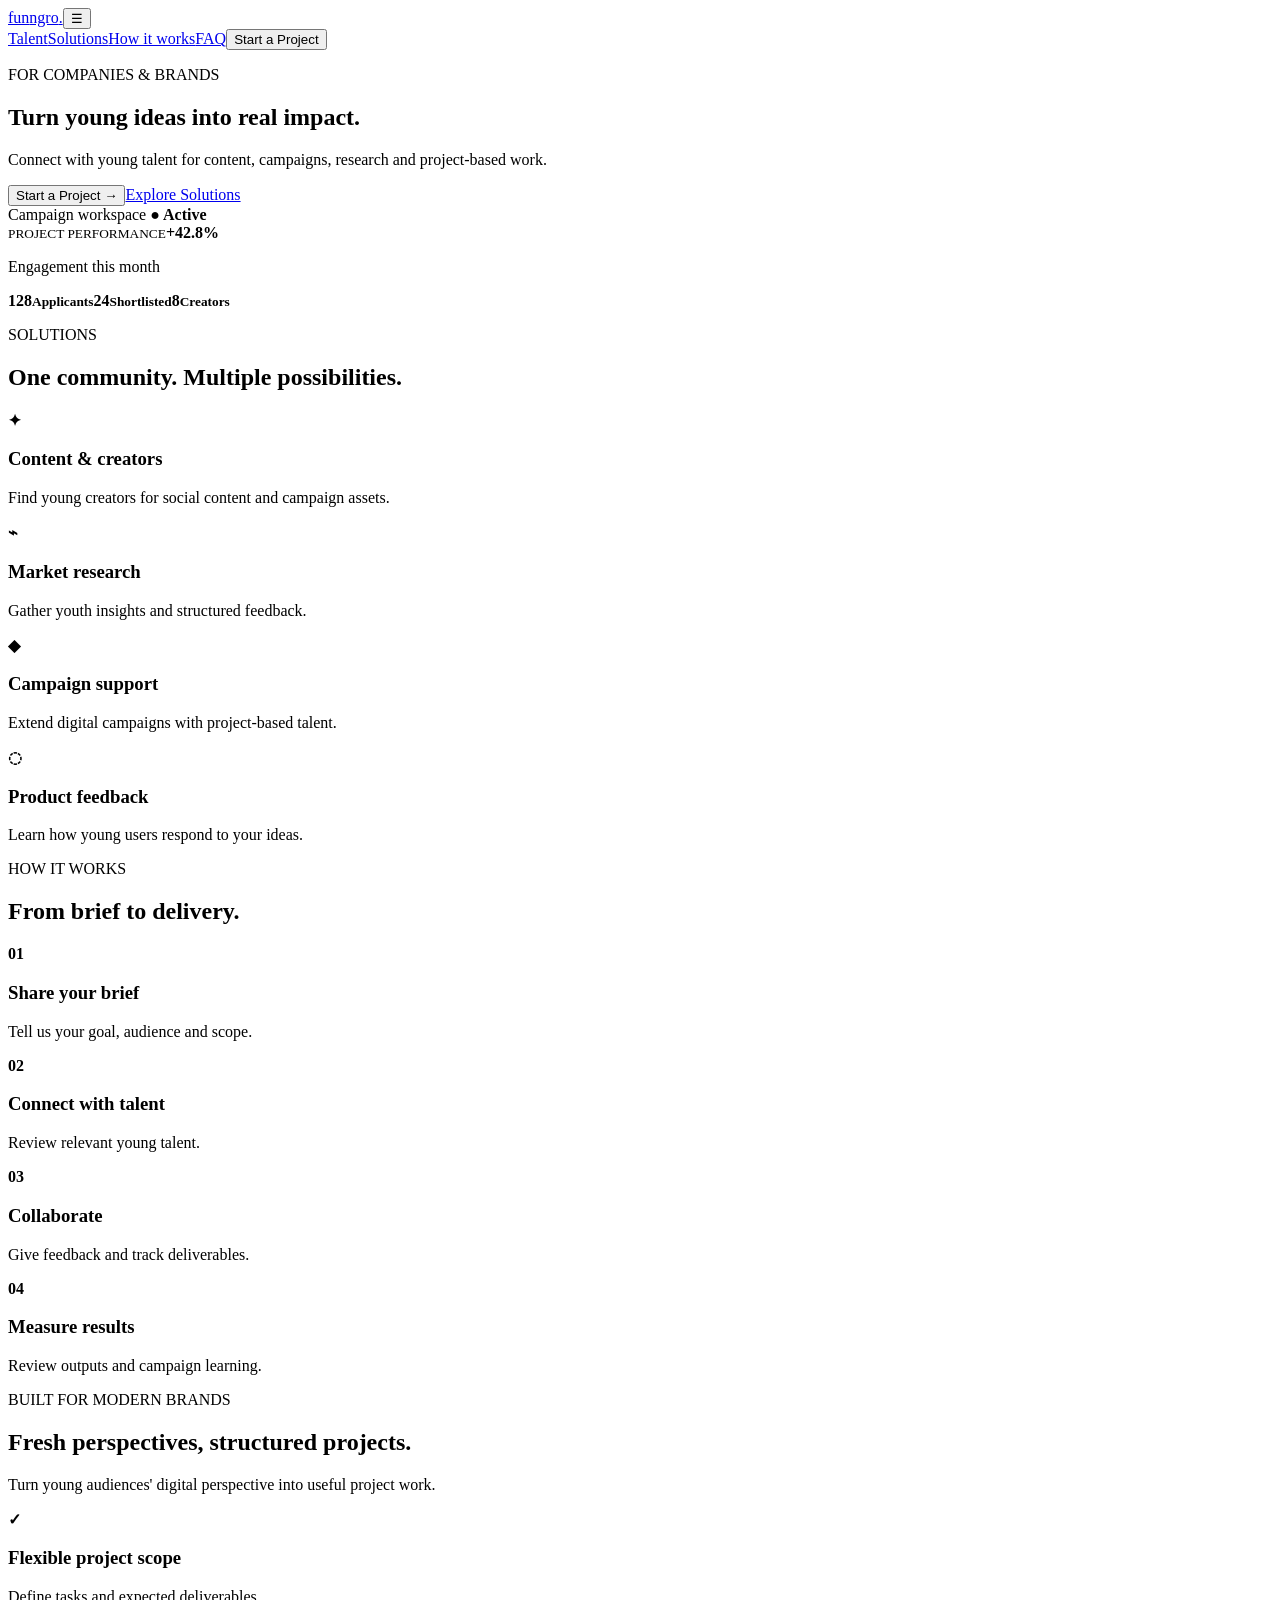
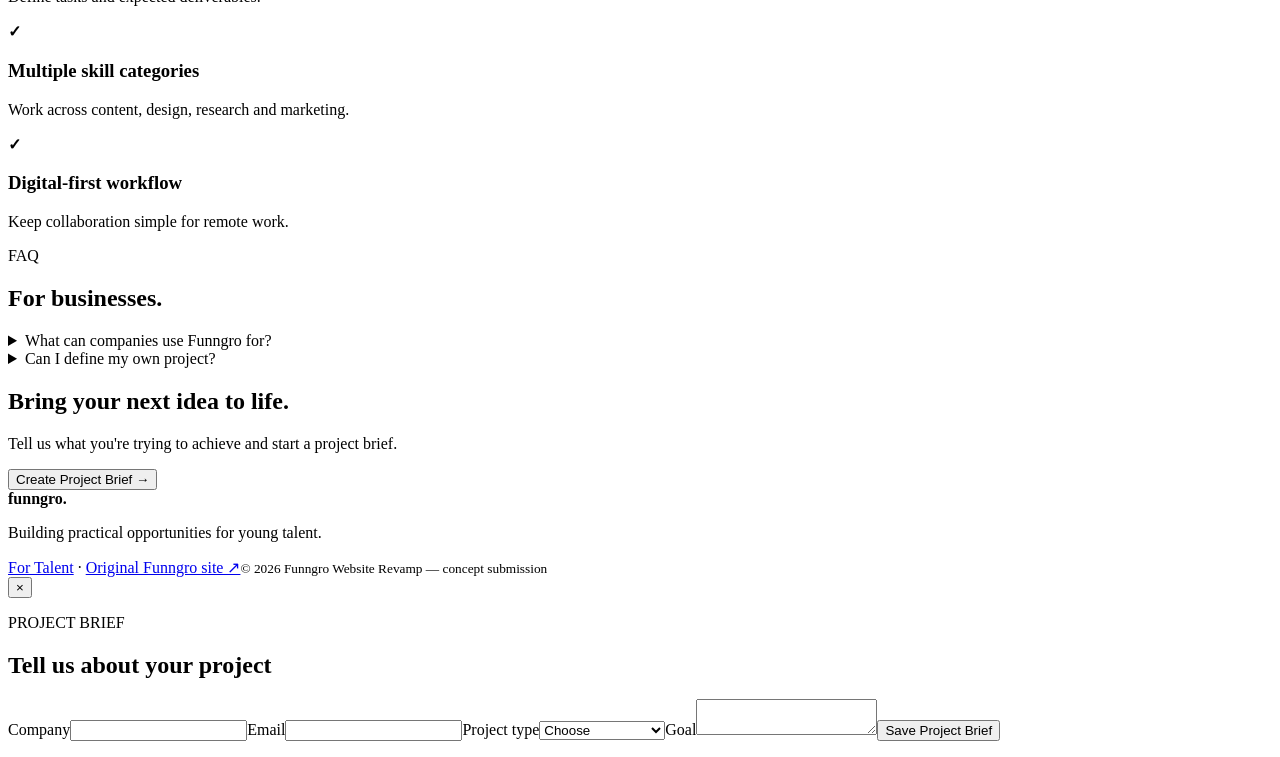
==== companies.html @ 96392e56 "Add functional companies page" ====
<!doctype html><html lang="en"><head><meta charset="UTF-8"><meta name="viewport" content="width=device-width,initial-scale=1"><meta name="description" content="Funngro for companies — connect brands with young talent for content, research and campaigns."><link rel="canonical" href="https://jaganbaditya16-note.github.io/fungrow-/companies.html"><title>Funngro for Companies</title><link rel="stylesheet" href="style.css"></head><body><header><nav class="nav"><a class="logo" href="index.html">fun<span>ngro</span>.</a><button id="menu">☰</button><div id="links"><a href="index.html#opportunities">Talent</a><a href="#solutions">Solutions</a><a href="#process">How it works</a><a href="#faq">FAQ</a><button class="btn open-business">Start a Project</button></div></nav></header><main><section class="hero"><div><p class="eyebrow">FOR COMPANIES & BRANDS</p><h1>Turn young ideas into <span>real impact.</span></h1><p>Connect with young talent for content, campaigns, research and project-based work.</p><div class="actions"><button class="btn open-business">Start a Project →</button><a class="btn secondary" href="#solutions">Explore Solutions</a></div></div><div class="dashboard campaign"><div class="dashhead">Campaign workspace <b>● Active</b></div><small>PROJECT PERFORMANCE</small><strong>+42.8%</strong><p>Engagement this month</p><div class="chart"><i></i><i></i><i></i><i></i><i></i><i></i><i></i></div><div class="mini"><b>128<small>Applicants</small></b><b>24<small>Shortlisted</small></b><b>8<small>Creators</small></b></div></div></section><section id="solutions" class="section"><p class="eyebrow">SOLUTIONS</p><h2>One community. Multiple possibilities.</h2><div class="grid four"><article><b>✦</b><h3>Content & creators</h3><p>Find young creators for social content and campaign assets.</p></article><article><b>⌁</b><h3>Market research</h3><p>Gather youth insights and structured feedback.</p></article><article><b>◆</b><h3>Campaign support</h3><p>Extend digital campaigns with project-based talent.</p></article><article><b>◌</b><h3>Product feedback</h3><p>Learn how young users respond to your ideas.</p></article></div></section><section id="process" class="section dark"><p class="eyebrow">HOW IT WORKS</p><h2>From brief to delivery.</h2><div class="grid four"><article><b>01</b><h3>Share your brief</h3><p>Tell us your goal, audience and scope.</p></article><article><b>02</b><h3>Connect with talent</h3><p>Review relevant young talent.</p></article><article><b>03</b><h3>Collaborate</h3><p>Give feedback and track deliverables.</p></article><article><b>04</b><h3>Measure results</h3><p>Review outputs and campaign learning.</p></article></div></section><section class="section split"><div><p class="eyebrow">BUILT FOR MODERN BRANDS</p><h2>Fresh perspectives, structured projects.</h2><p>Turn young audiences' digital perspective into useful project work.</p></div><div><article class="benefit"><b>✓</b><div><h3>Flexible project scope</h3><p>Define tasks and expected deliverables.</p></div></article><article class="benefit"><b>✓</b><div><h3>Multiple skill categories</h3><p>Work across content, design, research and marketing.</p></div></article><article class="benefit"><b>✓</b><div><h3>Digital-first workflow</h3><p>Keep collaboration simple for remote work.</p></div></article></div></section><section id="faq" class="section faq"><p class="eyebrow">FAQ</p><h2>For businesses.</h2><details><summary>What can companies use Funngro for?</summary><p>Potential use cases include content, campaigns, research, feedback and project-based work.</p></details><details><summary>Can I define my own project?</summary><p>Yes. Start with a brief describing the goal, scope and deliverables.</p></details></section><section class="cta"><h2>Bring your next idea to life.</h2><p>Tell us what you're trying to achieve and start a project brief.</p><button class="btn darkbtn open-business">Create Project Brief →</button></section></main><footer><b class="logo">fun<span>ngro</span>.</b><p>Building practical opportunities for young talent.</p><a href="index.html">For Talent</a> · <a href="https://www.funngro.com/" target="_blank">Original Funngro site ↗</a><small>© 2026 Funngro Website Revamp — concept submission</small></footer><div class="modal" id="business"><div class="modalbox"><button class="close">×</button><p class="eyebrow">PROJECT BRIEF</p><h2>Tell us about your project</h2><form id="businessForm"><label>Company<input name="company" required></label><label>Email<input name="email" type="email" required></label><label>Project type<select name="type" required><option value="">Choose</option><option>Content</option><option>Research</option><option>Campaign</option><option>Product feedback</option></select></label><label>Goal<textarea name="goal" required minlength="10"></textarea></label><button class="btn" type="submit">Save Project Brief</button><p id="businessMsg"></p></form></div></div><script src="script.js"></script></body></html>
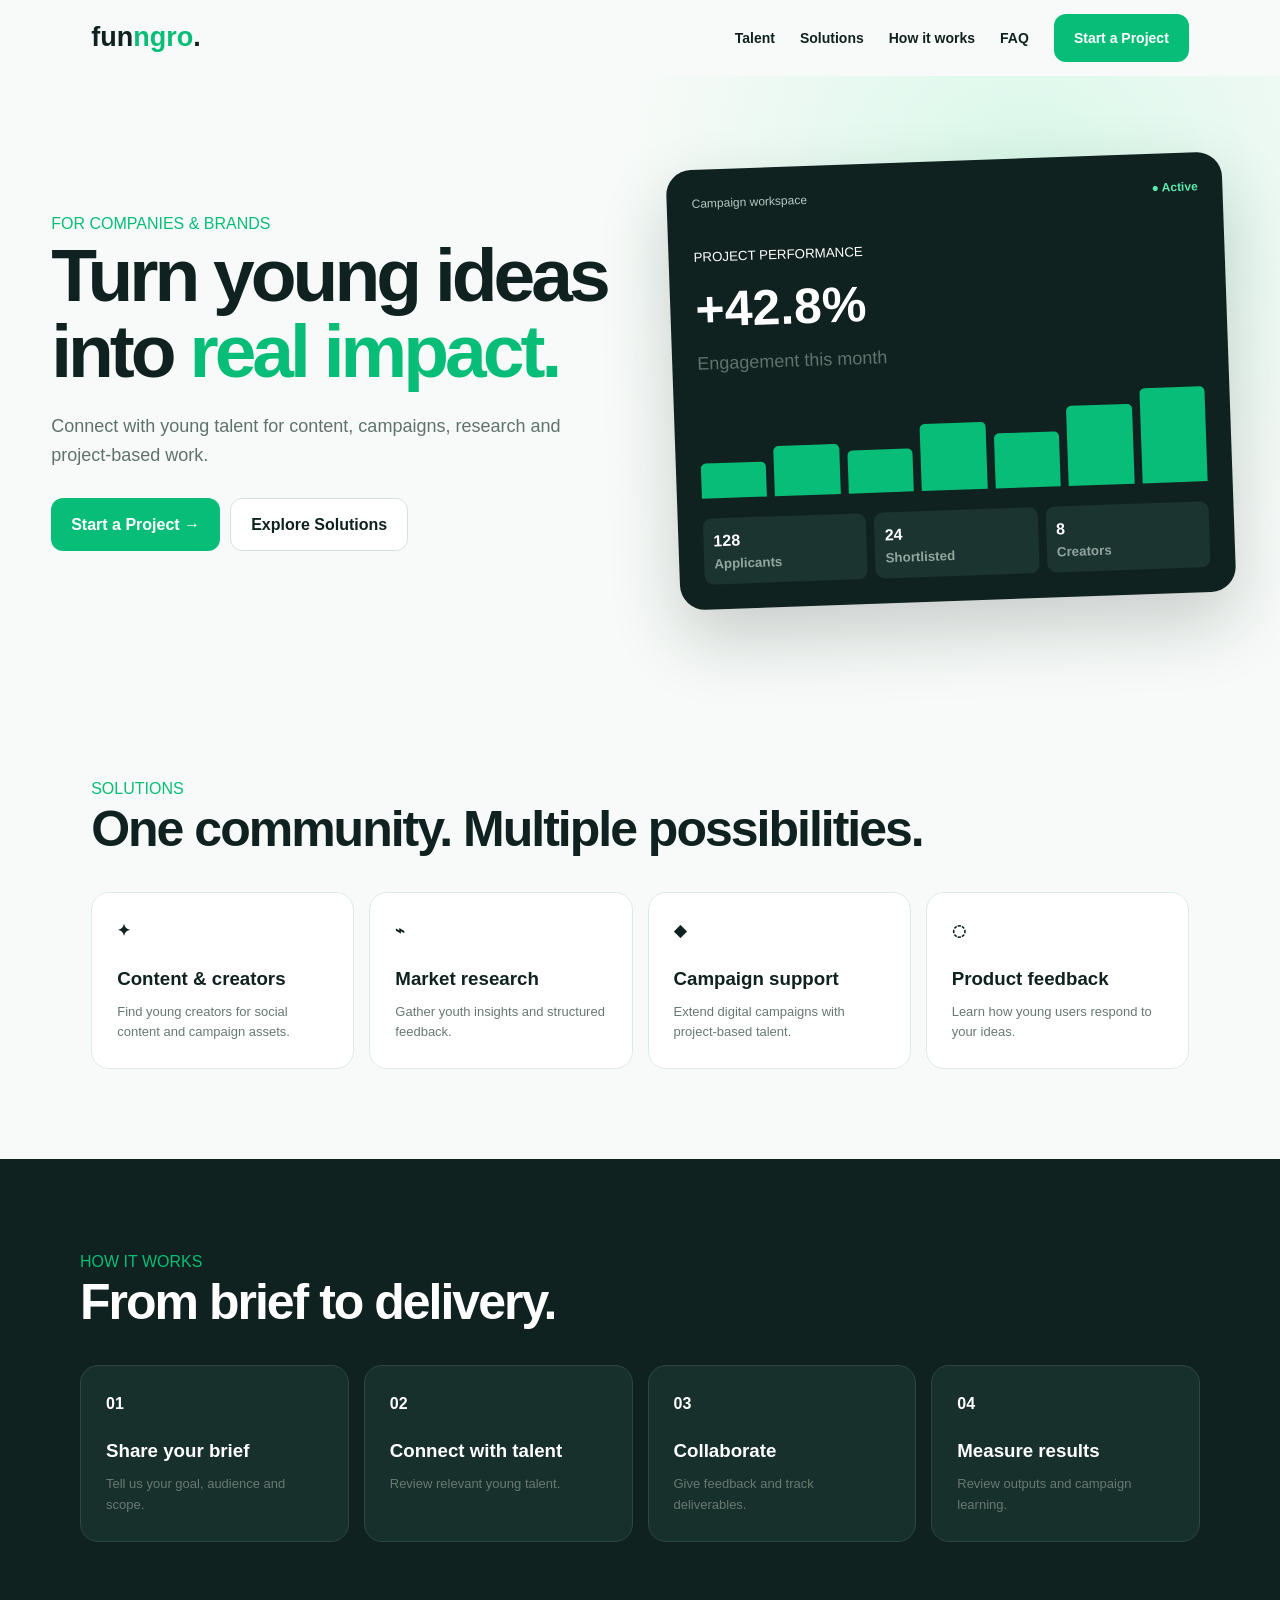
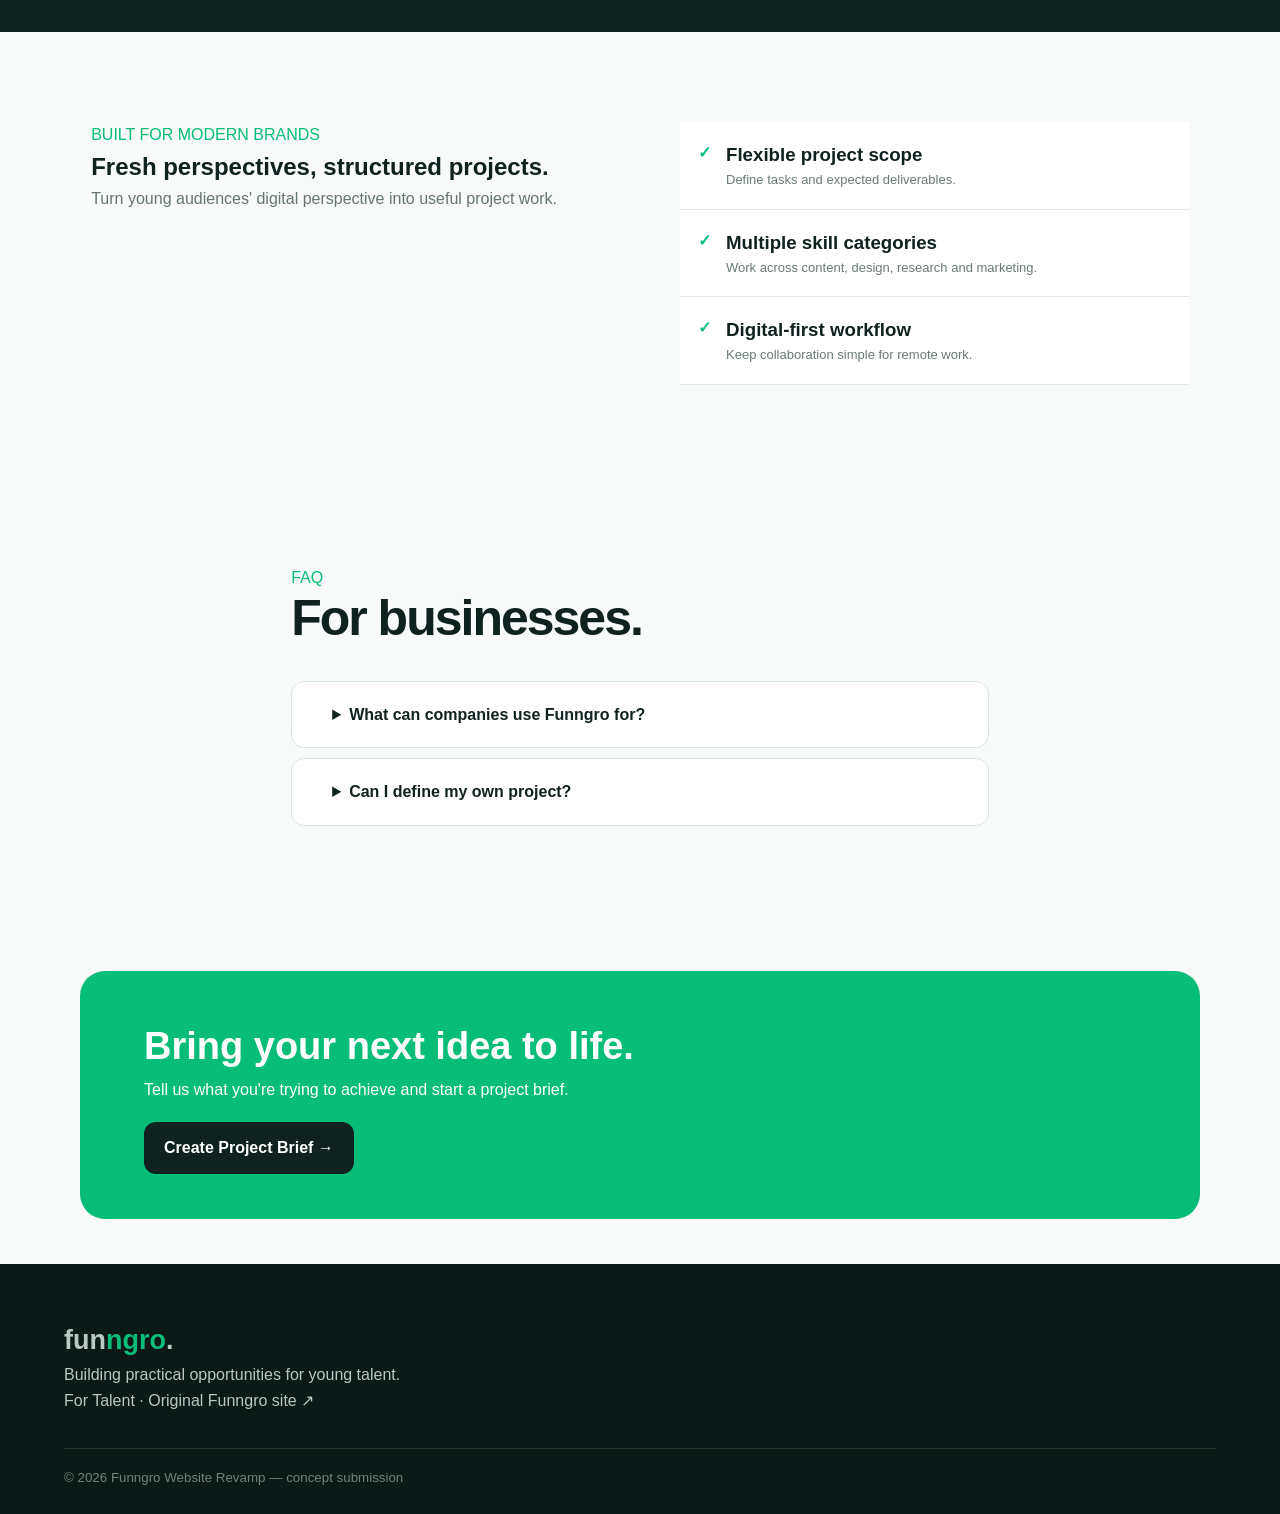
==== commit f3aa20a5: "Fix company page SEO metadata and structured data" ====
--- a/companies.html
+++ b/companies.html
@@ -1 +1 @@
-<!doctype html><html lang="en"><head><meta charset="UTF-8"><meta name="viewport" content="width=device-width,initial-scale=1"><meta name="description" content="Funngro for companies — connect brands with young talent for content, research and campaigns."><link rel="canonical" href="https://jaganbaditya16-note.github.io/fungrow-/companies.html"><title>Funngro for Companies</title><link rel="stylesheet" href="style.css"></head><body><header><nav class="nav"><a class="logo" href="index.html">fun<span>ngro</span>.</a><button id="menu">☰</button><div id="links"><a href="index.html#opportunities">Talent</a><a href="#solutions">Solutions</a><a href="#process">How it works</a><a href="#faq">FAQ</a><button class="btn open-business">Start a Project</button></div></nav></header><main><section class="hero"><div><p class="eyebrow">FOR COMPANIES & BRANDS</p><h1>Turn young ideas into <span>real impact.</span></h1><p>Connect with young talent for content, campaigns, research and project-based work.</p><div class="actions"><button class="btn open-business">Start a Project →</button><a class="btn secondary" href="#solutions">Explore Solutions</a></div></div><div class="dashboard campaign"><div class="dashhead">Campaign workspace <b>● Active</b></div><small>PROJECT PERFORMANCE</small><strong>+42.8%</strong><p>Engagement this month</p><div class="chart"><i></i><i></i><i></i><i></i><i></i><i></i><i></i></div><div class="mini"><b>128<small>Applicants</small></b><b>24<small>Shortlisted</small></b><b>8<small>Creators</small></b></div></div></section><section id="solutions" class="section"><p class="eyebrow">SOLUTIONS</p><h2>One community. Multiple possibilities.</h2><div class="grid four"><article><b>✦</b><h3>Content & creators</h3><p>Find young creators for social content and campaign assets.</p></article><article><b>⌁</b><h3>Market research</h3><p>Gather youth insights and structured feedback.</p></article><article><b>◆</b><h3>Campaign support</h3><p>Extend digital campaigns with project-based talent.</p></article><article><b>◌</b><h3>Product feedback</h3><p>Learn how young users respond to your ideas.</p></article></div></section><section id="process" class="section dark"><p class="eyebrow">HOW IT WORKS</p><h2>From brief to delivery.</h2><div class="grid four"><article><b>01</b><h3>Share your brief</h3><p>Tell us your goal, audience and scope.</p></article><article><b>02</b><h3>Connect with talent</h3><p>Review relevant young talent.</p></article><article><b>03</b><h3>Collaborate</h3><p>Give feedback and track deliverables.</p></article><article><b>04</b><h3>Measure results</h3><p>Review outputs and campaign learning.</p></article></div></section><section class="section split"><div><p class="eyebrow">BUILT FOR MODERN BRANDS</p><h2>Fresh perspectives, structured projects.</h2><p>Turn young audiences' digital perspective into useful project work.</p></div><div><article class="benefit"><b>✓</b><div><h3>Flexible project scope</h3><p>Define tasks and expected deliverables.</p></div></article><article class="benefit"><b>✓</b><div><h3>Multiple skill categories</h3><p>Work across content, design, research and marketing.</p></div></article><article class="benefit"><b>✓</b><div><h3>Digital-first workflow</h3><p>Keep collaboration simple for remote work.</p></div></article></div></section><section id="faq" class="section faq"><p class="eyebrow">FAQ</p><h2>For businesses.</h2><details><summary>What can companies use Funngro for?</summary><p>Potential use cases include content, campaigns, research, feedback and project-based work.</p></details><details><summary>Can I define my own project?</summary><p>Yes. Start with a brief describing the goal, scope and deliverables.</p></details></section><section class="cta"><h2>Bring your next idea to life.</h2><p>Tell us what you're trying to achieve and start a project brief.</p><button class="btn darkbtn open-business">Create Project Brief →</button></section></main><footer><b class="logo">fun<span>ngro</span>.</b><p>Building practical opportunities for young talent.</p><a href="index.html">For Talent</a> · <a href="https://www.funngro.com/" target="_blank">Original Funngro site ↗</a><small>© 2026 Funngro Website Revamp — concept submission</small></footer><div class="modal" id="business"><div class="modalbox"><button class="close">×</button><p class="eyebrow">PROJECT BRIEF</p><h2>Tell us about your project</h2><form id="businessForm"><label>Company<input name="company" required></label><label>Email<input name="email" type="email" required></label><label>Project type<select name="type" required><option value="">Choose</option><option>Content</option><option>Research</option><option>Campaign</option><option>Product feedback</option></select></label><label>Goal<textarea name="goal" required minlength="10"></textarea></label><button class="btn" type="submit">Save Project Brief</button><p id="businessMsg"></p></form></div></div><script src="script.js"></script></body></html>+<!doctype html><html lang="en"><head><meta charset="UTF-8"><meta name="viewport" content="width=device-width,initial-scale=1"><meta name="description" content="Connect your brand with young talent for content, campaigns, research and project-based work through Funngro."><link rel="canonical" href="https://jaganbaditya16-note.github.io/fungrow-/companies.html"><meta property="og:type" content="website"><meta property="og:site_name" content="Funngro Website Revamp"><meta property="og:url" content="https://jaganbaditya16-note.github.io/fungrow-/companies.html"><meta property="og:title" content="Funngro for Companies | Connect With Young Talent"><meta property="og:description" content="Connect your brand with young talent for content, campaigns, research and project-based work."><meta name="twitter:card" content="summary"><meta name="twitter:title" content="Funngro for Companies | Connect With Young Talent"><meta name="twitter:description" content="Connect your brand with young talent for project-based work."><title>Funngro for Companies | Connect With Young Talent</title><script type="application/ld+json">{"@context":"https://schema.org","@type":"WebPage","name":"Funngro for Companies","url":"https://jaganbaditya16-note.github.io/fungrow-/companies.html","description":"A responsive website revamp concept for companies and brands."}</script><link rel="stylesheet" href="style.css"></head><body><header><nav class="nav" aria-label="Main navigation"><a class="logo" href="index.html" aria-label="Funngro home">fun<span>ngro</span>.</a><button id="menu" type="button" aria-label="Open navigation" aria-controls="links" aria-expanded="false">☰</button><div id="links"><a href="index.html#opportunities">Talent</a><a href="#solutions">Solutions</a><a href="#process">How it works</a><a href="#faq">FAQ</a><button class="btn open-business" type="button">Start a Project</button></div></nav></header><main><section class="hero"><div><p class="eyebrow">FOR COMPANIES & BRANDS</p><h1>Turn young ideas into <span>real impact.</span></h1><p>Connect with young talent for content, campaigns, research and project-based work.</p><div class="actions"><button class="btn open-business" type="button">Start a Project →</button><a class="btn secondary" href="#solutions">Explore Solutions</a></div></div><div class="dashboard campaign"><div class="dashhead">Campaign workspace <b>● Active</b></div><small>PROJECT PERFORMANCE</small><strong>+42.8%</strong><p>Engagement this month</p><div class="chart"><i></i><i></i><i></i><i></i><i></i><i></i><i></i></div><div class="mini"><b>128<small>Applicants</small></b><b>24<small>Shortlisted</small></b><b>8<small>Creators</small></b></div></div></section><section id="solutions" class="section"><p class="eyebrow">SOLUTIONS</p><h2>One community. Multiple possibilities.</h2><div class="grid four"><article><b>✦</b><h3>Content & creators</h3><p>Find young creators for social content and campaign assets.</p></article><article><b>⌁</b><h3>Market research</h3><p>Gather youth insights and structured feedback.</p></article><article><b>◆</b><h3>Campaign support</h3><p>Extend digital campaigns with project-based talent.</p></article><article><b>◌</b><h3>Product feedback</h3><p>Learn how young users respond to your ideas.</p></article></div></section><section id="process" class="section dark"><p class="eyebrow">HOW IT WORKS</p><h2>From brief to delivery.</h2><div class="grid four"><article><b>01</b><h3>Share your brief</h3><p>Tell us your goal, audience and scope.</p></article><article><b>02</b><h3>Connect with talent</h3><p>Review relevant young talent.</p></article><article><b>03</b><h3>Collaborate</h3><p>Give feedback and track deliverables.</p></article><article><b>04</b><h3>Measure results</h3><p>Review outputs and campaign learning.</p></article></div></section><section class="section split"><div><p class="eyebrow">BUILT FOR MODERN BRANDS</p><h2>Fresh perspectives, structured projects.</h2><p>Turn young audiences' digital perspective into useful project work.</p></div><div><article class="benefit"><b>✓</b><div><h3>Flexible project scope</h3><p>Define tasks and expected deliverables.</p></div></article><article class="benefit"><b>✓</b><div><h3>Multiple skill categories</h3><p>Work across content, design, research and marketing.</p></div></article><article class="benefit"><b>✓</b><div><h3>Digital-first workflow</h3><p>Keep collaboration simple for remote work.</p></div></article></div></section><section id="faq" class="section faq"><p class="eyebrow">FAQ</p><h2>For businesses.</h2><details><summary>What can companies use Funngro for?</summary><p>Potential use cases include content, campaigns, research, feedback and project-based work.</p></details><details><summary>Can I define my own project?</summary><p>Yes. Start with a brief describing the goal, scope and deliverables.</p></details></section><section class="cta"><h2>Bring your next idea to life.</h2><p>Tell us what you're trying to achieve and start a project brief.</p><button class="btn darkbtn open-business" type="button">Create Project Brief →</button></section></main><footer><b class="logo">fun<span>ngro</span>.</b><p>Building practical opportunities for young talent.</p><a href="index.html">For Talent</a> · <a href="https://www.funngro.com/" target="_blank" rel="noopener noreferrer">Original Funngro site ↗</a><small>© 2026 Funngro Website Revamp — concept submission</small></footer><div class="modal" id="business" role="dialog" aria-modal="true" aria-labelledby="business-title"><div class="modalbox"><button class="close" type="button" aria-label="Close">×</button><p class="eyebrow">PROJECT BRIEF</p><h2 id="business-title">Tell us about your project</h2><form id="businessForm"><label>Company<input name="company" autocomplete="organization" required></label><label>Email<input name="email" type="email" autocomplete="email" required></label><label>Project type<select name="type" required><option value="">Choose</option><option>Content</option><option>Research</option><option>Campaign</option><option>Product feedback</option></select></label><label>Goal<textarea name="goal" required minlength="10"></textarea></label><button class="btn" type="submit">Save Project Brief</button><p id="businessMsg" role="status"></p></form></div></div><script src="script.js" defer></script></body></html>
--- a/style.css
+++ b/style.css
@@ -0,0 +1 @@
+*{box-sizing:border-box;margin:0;padding:0}html{scroll-behavior:smooth}body{font-family:Inter,Arial,sans-serif;background:#f7faf8;color:#10221f;line-height:1.6}a{text-decoration:none;color:inherit}button,input,select,textarea{font:inherit}.nav{height:76px;display:flex;align-items:center;justify-content:space-between;padding:0 4%;max-width:1200px;margin:auto}.logo{font-size:27px;font-weight:800}.logo span,.hero h1 span,.eyebrow{color:#08bd78}.nav #links{display:flex;align-items:center;gap:25px;font-size:14px;font-weight:700}.nav button#menu{display:none}.btn{border:0;border-radius:12px;padding:13px 20px;background:#08bd78;color:#fff;font-weight:800;cursor:pointer}.secondary{background:#fff;color:#10221f;border:1px solid #d5e2dc}.hero{padding:85px 4%;display:grid;grid-template-columns:1fr 1fr;gap:65px;align-items:center;background:radial-gradient(circle at 80% 20%,#d8f8e9,transparent 35%)}.hero h1{font-size:clamp(45px,6vw,75px);line-height:1.02;letter-spacing:-4px;margin-bottom:22px}.hero p:not(.eyebrow){font-size:18px;color:#60726b;max-width:580px}.actions{display:flex;gap:10px;margin-top:28px}.dashboard{background:#10221f;color:#fff;border-radius:25px;padding:25px;box-shadow:0 30px 70px #10221f33;transform:rotate(2deg)}.dashhead{display:flex;justify-content:space-between;color:#b7c8c2;font-size:12px;margin-bottom:30px}.dashhead b{color:#5ee8ae}.dashboard>strong{display:block;font-size:50px}.dashboard em{font-size:11px;background:#0b7f59;padding:4px 8px;border-radius:20px;font-style:normal}.dashboard article{display:flex;align-items:center;gap:12px;background:#1b3430;padding:13px;border-radius:14px;margin-top:10px}.dashboard article div{flex:1}.dashboard article small{display:block;color:#9fb2aa;font-size:11px}.stats{background:#10221f;color:#fff;display:grid;grid-template-columns:repeat(4,1fr);padding:25px 4%;gap:10px}.stats>div{font-weight:800;padding:5px 20px;border-right:1px solid #29413c;color:#08bd78}.stats small{display:block;color:#b7c8c2;font-weight:500}.section{padding:90px 4%;max-width:1200px;margin:auto}.section>h2{font-size:clamp(32px,4vw,50px);line-height:1.1;letter-spacing:-2px;margin-bottom:35px}.grid{display:grid;gap:15px}.four{grid-template-columns:repeat(4,1fr)}.two{grid-template-columns:repeat(2,1fr)}.grid article{background:#fff;border:1px solid #dfeae5;border-radius:18px;padding:25px}.grid article h3{margin:20px 0 8px}.grid article p{font-size:13px;color:#687972}.dark{max-width:none;background:#10221f;color:#fff;padding-left:max(4%,calc((100% - 1120px)/2));padding-right:max(4%,calc((100% - 1120px)/2))}.dark .grid article{background:#18302b;border-color:#2a4741}.filters{display:flex;gap:8px;flex-wrap:wrap;margin-bottom:20px}.filter{border:1px solid #34504a;background:transparent;color:#c4d4ce;padding:9px 15px;border-radius:30px;cursor:pointer}.filter.active{background:#08bd78;color:#fff}.opp b{font-size:10px;color:#5ee8ae;letter-spacing:1px}.opp.hidden{display:none}.text{border:0;background:none;color:#62e4ae;font-weight:800;cursor:pointer;margin-top:20px}.split{display:grid;grid-template-columns:1fr 1fr;gap:80px}.split>div>p:not(.eyebrow){color:#65756f}.split ul{list-style:none;margin-top:20px}.split li{margin:12px 0;font-weight:700}.split li:before{content:'✓';color:#08bd78;margin-right:10px}.skills{background:#10221f;color:#fff;border-radius:24px;padding:30px}.skills div{margin:20px 0}.skills b{float:right;color:#08bd78}.skills i{display:block;height:7px;background:#29413c;margin-top:7px;border-radius:8px}.skills i:after{content:'';display:block;height:100%;background:#08bd78;border-radius:8px;width:100%}.faq{max-width:800px}.faq details{background:#fff;border:1px solid #d9e5e0;border-radius:13px;margin:10px 0;padding:0 20px}.faq summary{padding:20px;font-weight:700;cursor:pointer}.faq details p{padding:0 20px 20px;color:#64746e}.cta{margin:45px auto;padding:45px 5%;max-width:1120px;border-radius:25px;background:#08bd78;color:#fff}.cta h2{font-size:38px}.darkbtn{background:#10221f;margin-top:20px}.campaign{transform:rotate(-2deg)}.chart{height:100px;display:flex;align-items:end;gap:8px;margin:20px 0}.chart i{flex:1;background:#08bd78;border-radius:5px 5px 0 0}.chart i:nth-child(1){height:35%}.chart i:nth-child(2){height:50%}.chart i:nth-child(3){height:43%}.chart i:nth-child(4){height:67%}.chart i:nth-child(5){height:55%}.chart i:nth-child(6){height:80%}.chart i:nth-child(7){height:95%}.mini{display:grid;grid-template-columns:repeat(3,1fr);gap:8px}.mini b{background:#1b3430;padding:10px;border-radius:9px}.mini small{display:block;color:#91a59e}.benefit{display:flex;gap:15px;background:#fff;padding:18px;border-bottom:1px solid #e0eae5}.benefit>b{color:#08bd78}.benefit p{color:#6a7b74;font-size:13px}footer{background:#0b1917;color:#b9c8c3;padding:55px 5% 25px}footer small{display:block;margin-top:35px;border-top:1px solid #243630;padding-top:18px;color:#6f827b}.modal{display:none;position:fixed;inset:0;background:#06120fbb;z-index:99;place-items:center;padding:20px}.modal.open{display:grid}.modalbox{background:#fff;width:min(500px,100%);padding:30px;border-radius:22px;position:relative}.close{position:absolute;right:15px;top:12px;border:0;border-radius:50%;font-size:25px;cursor:pointer}.modalbox form{display:grid;gap:12px}.modalbox label{font-size:12px;font-weight:700;display:grid;gap:5px}.modalbox input,.modalbox select,.modalbox textarea{padding:11px;border:1px solid #cfddd7;border-radius:9px}.modalbox h2{margin-bottom:15px}.modalbox p:last-child{color:#08a96b;font-weight:700}@media(max-width:800px){.nav #links{display:none;position:absolute;top:76px;left:0;right:0;background:#fff;padding:20px;flex-direction:column}.nav #links.show{display:flex}.nav button#menu{display:block;border:0;background:none;font-size:24px}.hero,.split{grid-template-columns:1fr}.hero{padding-top:55px}.hero h1{letter-spacing:-2px}.dashboard{transform:none}.four{grid-template-columns:repeat(2,1fr)}.stats{grid-template-columns:repeat(2,1fr)}.stats>div{border:0}.two{grid-template-columns:1fr}}@media(max-width:500px){.hero h1{font-size:46px}.actions{flex-direction:column}.four{grid-template-columns:1fr}.section{padding-top:65px;padding-bottom:65px}.cta{margin:20px 4%}.cta h2{font-size:30px}}
